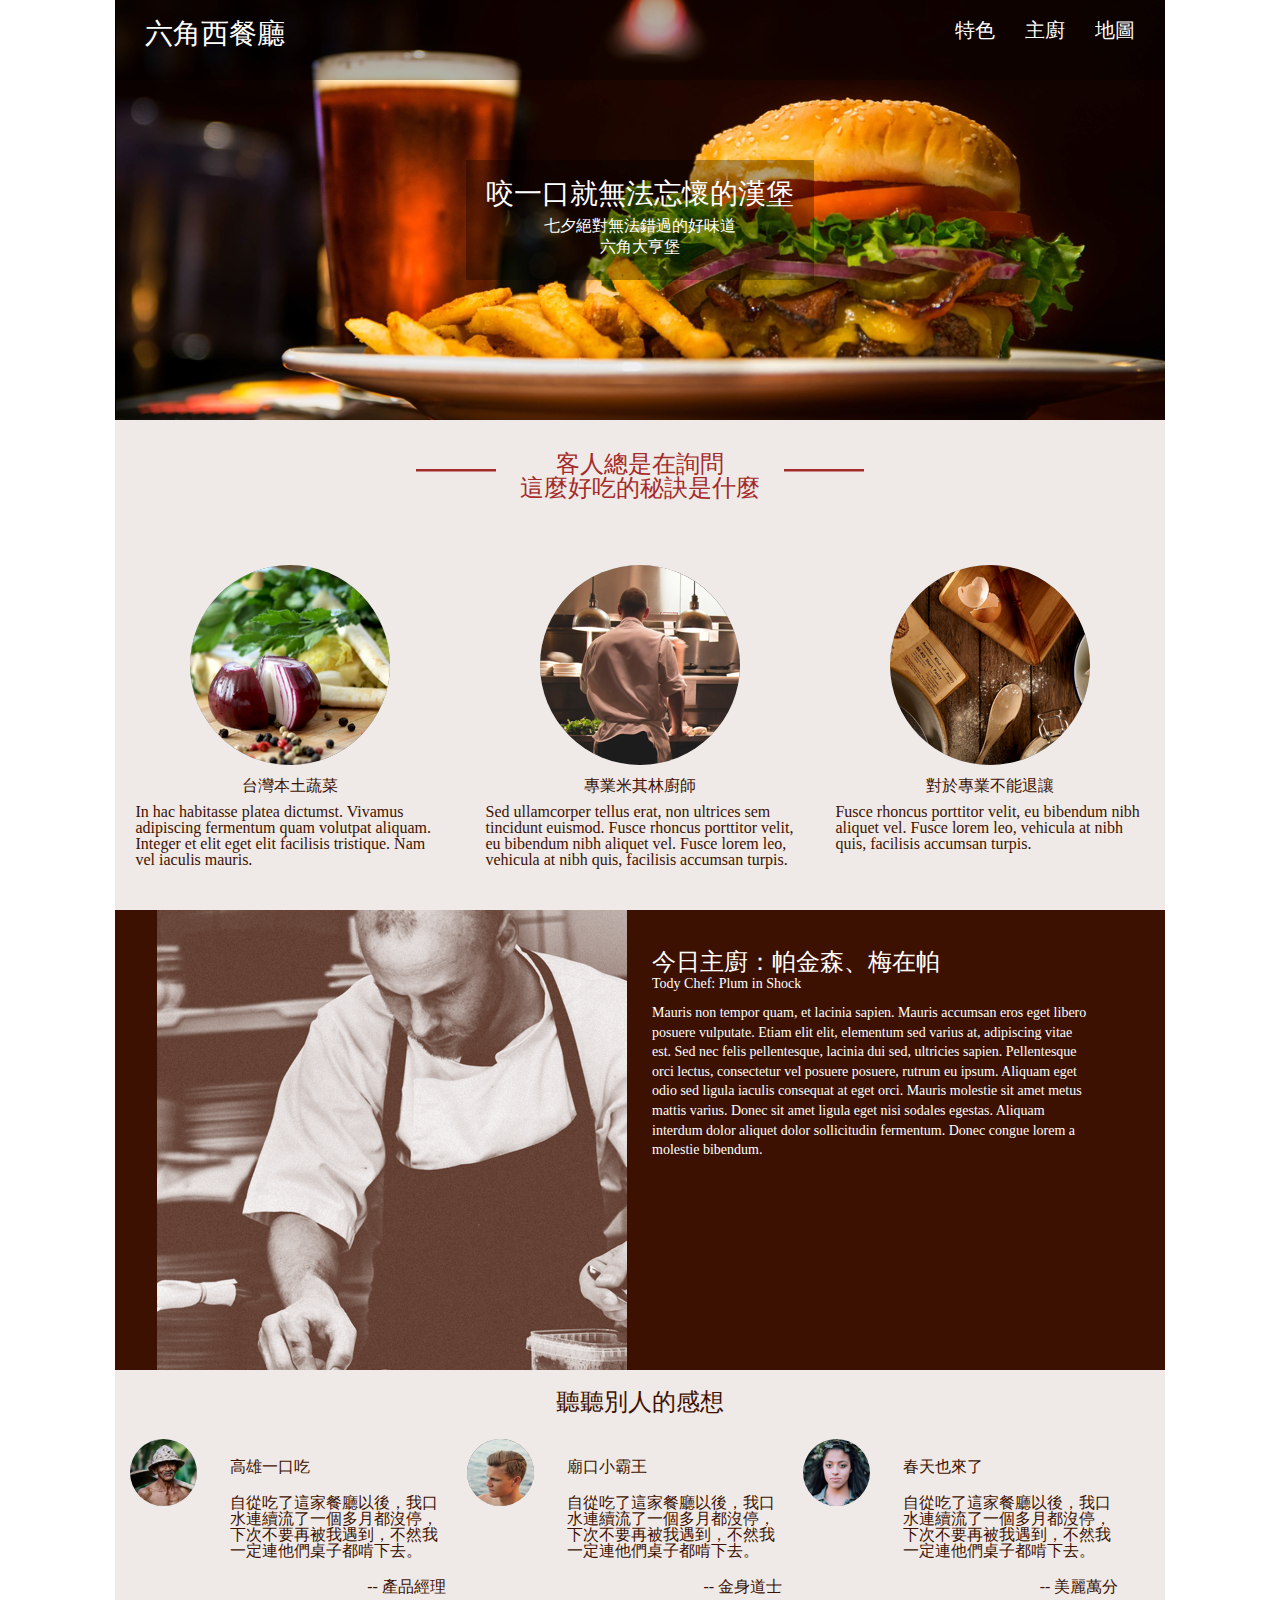
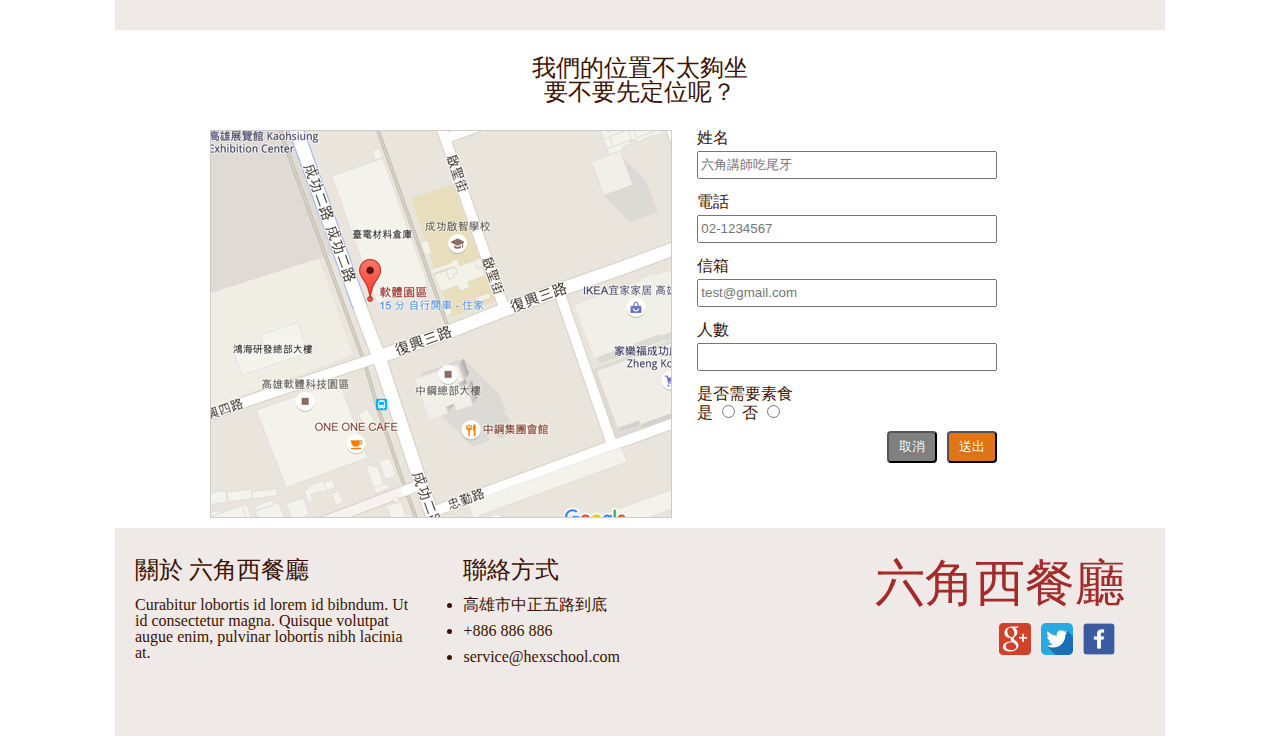
==== index.html @ 435d120a "new" ====
<!DOCTYPE html>
<html lang="en">
<head>
	<meta charset="UTF-8">
	<title>六角西餐廳</title>
    <meta name='description' content='網站描述文字' />
    <meta property="og:title" content="FB的標題" />
    <meta property="og:description" content="FB的描述">
    <meta property="og:type" content="website" />
    <meta property="og:url" content="FB上的網址" />
    <meta property="og:image" content="FB的圖片" />
    <link href="圖片路徑" rel="apple-touch-icon" />
    <meta http-equiv="X-UA-Compatible" content="IE=Edge" />
    <link rel="stylesheet" href="css/css.css">
    <link rel="stylesheet" href="https://use.fontawesome.com/releases/v5.6.1/css/all.css" integrity="sha384-gfdkjb5BdAXd+lj+gudLWI+BXq4IuLW5IT+brZEZsLFm++aCMlF1V92rMkPaX4PP" crossorigin="anonymous">

</head>
<body>
    <div class="wrap">
        <div class="header">
            <div class="header-top">
                <a href="index.html" class="header-logo">六角西餐廳</a>
            <ul class="header-menu">
                <li><a href="#">特色</a></li>
                <li><a href="#">主廚</a></li>
                <li><a href="#">地圖</a></li>
            </ul>
            <a href="#" class="showmenu">
<button class="hamburger-menu">
  <span class="icon-bar"></span>
  <span class="icon-bar"></span>
  <span class="icon-bar"></span>
</button>
            </a>
            <div class="clearfix"></div>
            <div class="header-box">
            <h1>咬一口就無法忘懷的漢堡</h1>
            <p>七夕絕對無法錯過的好味道</p>
            <p><i class="fas fa-utensils"></i> 六角大亨堡 <i class="fas fa-utensils"></i></p>
            </div>
             <div class="clearfix"></div>
            </div>
        </div>
<div class="content">
            <!--我承認這段我看不懂，是參考老師的-->
            <div class="title">
                <svg height="5" width="80">
            <line x1="0" x2="200" class="line"/>
                 </svg>
        <h2>
            客人總是在詢問
            <br>
            這麼好吃的秘訣是什麼
        </h2>
            <svg height="5" width="80">
        <line x1="0" x2="200" class="line"/>
     </svg>
</div>
<!--一直到這-->
<ul class="content-menu">
                <li><img src="img/feature_1.png" alt="">
                    <h3>台灣本土蔬菜</h3>
                    <p>In hac habitasse platea dictumst. Vivamus adipiscing fermentum quam volutpat aliquam. Integer et elit eget elit facilisis tristique. Nam vel iaculis mauris.</p>

                </li>
                <li><img src="img/feature_2.png" alt="">
                    <h3>專業米其林廚師</h3>
                    <p>Sed ullamcorper tellus erat, non ultrices sem tincidunt euismod. Fusce rhoncus porttitor velit, eu bibendum nibh aliquet vel. Fusce lorem leo, vehicula at nibh quis, facilisis accumsan turpis.</p>
                </li>
                <li><img src="img/feature_3.png" alt="">
                    <h3>對於專業不能退讓</h3>
                    <p>Fusce rhoncus porttitor velit, eu bibendum nibh aliquet vel. Fusce lorem leo, vehicula at nibh quis, facilisis accumsan turpis.</p>
                </li>
            </ul>
            <div class="clearfix"></div>
        </div>
            <div class="content-banner">
                <img src="img/main_chef_brown.png" alt="">
                <h4>今日主廚：帕金森、梅在帕</h4>
                <p class="content-banner-p">Tody Chef: Plum in Shock</p>
                <p class="content-banner-pp">Mauris non tempor quam, et lacinia sapien. Mauris accumsan eros eget libero posuere vulputate. Etiam elit elit, elementum sed varius at, adipiscing vitae est. Sed nec felis pellentesque, lacinia dui sed, ultricies sapien. Pellentesque orci lectus, consectetur vel posuere posuere, rutrum eu ipsum. Aliquam eget odio sed ligula iaculis consequat at eget orci. Mauris molestie sit amet metus mattis varius. Donec sit amet ligula eget nisi sodales egestas. Aliquam interdum dolor aliquet dolor sollicitudin fermentum. Donec congue lorem a molestie bibendum.</p>
                <div class="clearfix"></div>
            </div>
            <div class="content-thinkbox">
                <h5>聽聽別人的感想</h5>
                <ul class="content-thinkbox-menu">
                    <li>
                        <img src="img/avatar_1.png" alt="" class="content-thinkbox-menu-img">
                        <p class="content-thinkbox-menu-p">高雄一口吃</p>
                        <p>自從吃了這家餐廳以後，我口水連續流了一個多月都沒停，下次不要再被我遇到，不然我一定連他們桌子都啃下去。</p>
                        <p class="content-thinkbox-menu-pp"> -- 產品經理</p>
                    </li>
                    <li>
                        <img src="img/avatar_2.png" alt="" class="content-thinkbox-menu-img">
                        <p class="content-thinkbox-menu-p">廟口小霸王</p>
                        <p>自從吃了這家餐廳以後，我口水連續流了一個多月都沒停，下次不要再被我遇到，不然我一定連他們桌子都啃下去。</p>
                        <p class="content-thinkbox-menu-pp"> -- 金身道士</p>
                    </li>
                    <li>
                        <img src="img/avatar_3.png" alt="" class="content-thinkbox-menu-img">
                        <p class="content-thinkbox-menu-p">春天也來了</p>
                        <p>自從吃了這家餐廳以後，我口水連續流了一個多月都沒停，下次不要再被我遇到，不然我一定連他們桌子都啃下去。</p>
                        <p class="content-thinkbox-menu-pp"> -- 美麗萬分</p>
                    </li>
                </ul>
                <div class="clearfix"></div> 
            </div>
            <div class="content-footer">
                <h6>
                    我們的位置不太夠坐
                    <br>
                    要不要先定位呢？
                </h6>
                <img src="img/Map.png" alt="">
                <form action="" class="content-footer-form">
                    <label for="name">姓名</label>
                    <br>
                    <input type="text" id="name" placeholder="六角講師吃尾牙" class="content-footer-input">
                    <br>
                    <label for="tel">電話</label>
                    <br>
                    <input type="text" id="tel" placeholder="02-1234567" class="content-footer-input">
                    <br>
                    <label for="mail">信箱</label>
                    <br>
                    <input type="text" id="mail" placeholder="test@gmail.com" class="content-footer-input">
                    <br>
                    <label for="person">人數</label>
                    <br>
                    <input type="text" id="person" class="content-footer-input">
                    <br>
                    <label for="vg">是否需要素食</label>
                    <br>
                    是 <input  type="radio" name="vg" value="yes">
                    否 <input  type="radio" name="vg" value="no">
                    <br>
                    <button class="content-footer-button2">送出</button>
                    <button class="content-footer-button1">取消</button>
                </form>
                <div class="clearfix"></div>
            </div>
        <div class="footer">
    <div class="footer-about">
    <p class="footer-p">關於  六角西餐廳</p>
        <p>Curabitur lobortis id lorem id bibndum. Ut id consectetur magna. Quisque volutpat augue enim, pulvinar lobortis nibh lacinia at. </p>
</div>
<div class="footer-tel">
    <p class="footer-p">聯絡方式</p>
        <ul>
    <li>高雄市中正五路到底 </li>
    <li>+886 886 886</li>
    <li>service@hexschool.com</li>
        </ul>
</div>
<div class="footer-icon">
    <p>六角西餐廳</p>
                <ul>

                    <li><a href="#"><img src="img/google.png" alt=""></a></li>
                    <li><a href="#"><img src="img/twitter.png" alt=""></a></li>
                    <li><a href="#"><img src="img/fb.png" alt=""></a></li>
                </ul>
</div>
    <div class="clearfix"></div>
        </div>
    </div>
    <script src="js/jquery-3.3.1.min.js"></script>
    <script src="js/all.js"></script>
</body>
</html>
---- css/css.css ----
html, body, div, span, applet, object, iframe,
h1, h2, h3, h4, h5, h6, p, blockquote, pre,
a, abbr, acronym, address, big, cite, code,
del, dfn, em, img, ins, kbd, q, s, samp,
small, strike, strong, sub, sup, tt, var,
b, u, i, center,
dl, dt, dd, ol, ul, li,
fieldset, form, label, legend,
table, caption, tbody, tfoot, thead, tr, th, td,
article, aside, canvas, details, embed, 
figure, figcaption, footer, header, hgroup, 
menu, nav, output, ruby, section, summary,
time, mark, audio, video {
	margin: 0;
	padding: 0;
	border: 0;
	font-size: 100%;
	font: inherit;
	vertical-align: baseline;
}
/* HTML5 display-role reset for older browsers */
article, aside, details, figcaption, figure, 
footer, header, hgroup, menu, nav, section {
	display: block;
}
body {
	line-height: 1;
}
ol, ul {
	list-style: none;
}
blockquote, q {
	quotes: none;
}
blockquote:before, blockquote:after,
q:before, q:after {
	content: '';
	content: none;
}
table {
	border-collapse: collapse;
	border-spacing: 0;
}
*{
	box-sizing:border-box;
	-moz-box-sizing:border-box;
	-webkit-box-sizing:border-box;
}
*,*:before,*:after{
	box-sizing: border-box;
}
img{
	max-width: 100%;
	height: auto ;
}
body{
	font-family:標楷體;
	color:#000;
}
a{
	text-decoration: none;
}
.wrap{
	max-width: 1050px;
	margin: 0 auto;
}
.header-top{
background-color: rgba(0, 0, 0, 0.3);
height: 80px;
position: relative;

}

.header-menu{
	float:right;
	margin:20px 30px 0 0;
}
.header-menu li{
	float:left;
	padding-left: 30px;
}
.header-menu a{
	display: block;
	font-size: 20px;
	color: #ffff;
}
.header-logo{
float: left;
margin:20px 0 0 30px;
font-size: 28px;
color: #fff;
display: block;
}

.header a:hover{
	color: #00cc99;
	cursor: pointer;
}
.showmenu{
	display: none;
}
.hamburger-menu {
  background: none;
  border: none;
  display: inline-block;
}
.hamburger-menu .icon-bar {
  background-color: #ff4c4d;
  display: block;
  height: 4px;
  margin: 0 auto 4px;
  width: 30px;
}

.header{
	background-image: url(../img/header_desktop.png);
	height: 420px;
  	background-repeat: no-repeat;
  	 background-color: black;
 	background-position:center;
}
.header-box{
	position:absolute;
	background-color: rgba(0, 0, 0, 0.3);
	top: 50%;
	left: 50%;
	transform: translate(-50%, -50%);
	padding: 20px;
	text-align: center;
	margin-top: 180px;
}
.header-box h1{
font-size: 28px;
color: #fff;
margin-bottom: 10px;
}
.header-box p{
	font-size: 16px;
	color: #fff;
	margin-bottom: 5px;
}
.content{
	background:#efeae7;
	text-align: center;
}
@media(max-width: 767px){
	.header{
    background-image: url(../img/header_mobile.png);
  }
  .header-menu{
  /*隱藏選單收回*/
  max-height: 0px;
  overflow: hidden;
   /*隱藏選單彈出*/
  transition: max-height .5s;
  margin-top: 1px;
  /*絕對定位在網頁上*/
  position: absolute;
  z-index: 100;
  /*headertop80px 所以從80往下80+1=81*/
  top: 81px;
  /*為了選單滿版*/
  left: 0;
  right: 0;
  background: #0F222B;
    }
 .header-menu li{
    float: none;
    border-bottom: 1px dashed #69CA62;
  }
  .header-menu a{
    transition: all 0.1s;
    display: block;
    height: 30px;
  }
  .header-menu a:hover{
    color: #fff;
    cursor: pointer;
  }
  .showmenu{
    display: block;
    float: right;
    margin: 16px 16px 0 0;
  }
  /*jQ點擊後動態在 body 加上 class */
  .showmenu .header-menu{
    max-height: 100px;
  }
}
/*承認我不會，學老師的*/
.title {
  display: flex;
  align-items: center;
  justify-content: center;
  color: brown;
}
.title h2 {
  font-size: 24px;
  margin: 24px;
  margin-top: 3%;
}
.line {
  stroke: brown;
  stroke-width:5;
}
/*end*/
@media(max-width: 767px){
	.line{
		display: none;
	}

}
.content-menu{
	float: right;
	color: #3D1101;
}
.content-menu li{
	max-width:31.33333%;
	padding: 10px;
	float:left;
	margin:3% 1%;

}
.content-menu li img{
	border-radius:100%;
	margin-bottom: 10px;
}

.content-menu p{
	margin-top: 10px;
	text-align: left;
}
@media(max-width: 767px){
	.content-menu li{
		max-width:100%;
	}
	.content-menu p{
		padding:0 60px;
	}
}
.content-banner {
	background:#3D1101;
	color:#FFF;
	text-align: left;
}
.content-banner h4{
	padding-top:40px;
	font-size: 24px;
}
.content-banner img{
	background-size:cover;
	float:left;
	margin-left:42px;
	margin-right:25px;
	max-width:100%;
}

.content-banner-p{
	margin-bottom: 10px;
}

.content-banner p{
	font-size: 14px;
	margin-right: 77px;
	line-height: 1.4;
}
@media(max-width: 767px){
	.content-banner{
		text-align: center;
	}
	.content-banner img{
  	
	float: none;
	margin-left:0;
	margin-right:0;
	}
	.content-banner h4{
		padding-top:20px;	
	}

	.content-banner p{
	margin-right: 0;	
	}
	.content-banner-pp{
		padding: 0 40px 20px 40px;
	}

}
.content-thinkbox{
	background:#efeae7;
	color: #3D1101;
}
.content-thinkbox-menu{
	float: right;
	padding: 5px;
}
h5{
padding-top: 20px;
text-align: center;
font-size: 24px;
margin-bottom: 10px;
}
.content-thinkbox-menu-img{
	float: left;
	border-radius: 100%;
	margin-right: 10px;
}

.content-thinkbox-menu li{
	float: left;
	max-width: 30.3333%;
	margin: 1%;
}
.content-thinkbox-menu p{
	text-align:left;
   font-size:16px;
   margin-left: 100px;
   margin-bottom: 20px;
}
.content-thinkbox-menu-p{
	margin-top: 20px;
	margin-bottom: 20px;
}
.content-thinkbox-menu-pp{
	float: right;
}
@media(max-width: 767px){
	.content-thinkbox-menu li{
		max-width: 100%;
	}
}
h6{
color: #3D1101;
font-size: 24px;
text-align: center;
margin: 3% 0;
}
.content-footer{
	margin: 1% 9%;
}
.content-footer img{
	float: left;
}
.content-footer-form{
	color: #3D1101;
	float: left;
	margin-left: 3%;
}
.content-footer-input{
	width: 300px;
	height: 28px;
	margin: 5px 0 15px 0;
}
.content-footer-form button{
	margin-top: 10px;
	float: right;
}
.content-footer-form button:hover{
	cursor: pointer;
}
.content-footer-button1 {
            color: white;
            border-radius: 4px;
            text-shadow: 0 1px 1px rgba(0, 0, 0, 0.2);
            background: gray;
            padding: 5px 10px;
        }
.content-footer-button2 {
            color: white;
            border-radius: 4px;
            text-shadow: 0 1px 1px rgba(0, 0, 0, 0.2);
            background:rgb(223, 117, 20);
            padding: 5px 10px;
            margin-left: 10px;
        }
        @media(max-width: 767px){
        	.content-foote{
        		float: none;
        	}
        }
  .footer{
	color:#3D1101;
    background:#efeae7;
    padding:0px 0px 30px 0px;
}
.footer-about{
	float:left;
	padding:30px 20px 30px 20px;
	max-width: 30.333%;
}
.footer-about p{
	margin-bottom: 15px;
}
.footer-tel{
	float:left;
	padding:30px 0px 30px 30px;
	max-width: 30.333%;
}
.footer-tel p{
	margin-bottom: 15px;
}
.footer-tel ul{
	list-style:disc;
}
.footer-tel li{
	margin-bottom: 10px;
}
.footer-icon{
	float:right;
	padding:30px 0px 30px 30px;
	margin-right: 40px;
}
.footer-p{
	font-size: 24px;
}
.footer-icon p{
		margin-bottom: 15px;
		font-size: 50px;
		color: brown;
}
.footer-icon ul{
	float: right;
}
.footer-icon li{
	float: left;
	margin-right: 10px;
}
.footer-icon li{
	float:left;
}
@media(max-width: 767px){

	.footer,
	.footer-about,
	.footer-tel
	{
		float: left;
		text-align: left;
		max-width: 100%;
		margin: 15px;
	}
}
.clearfix{
	clear: both;
}
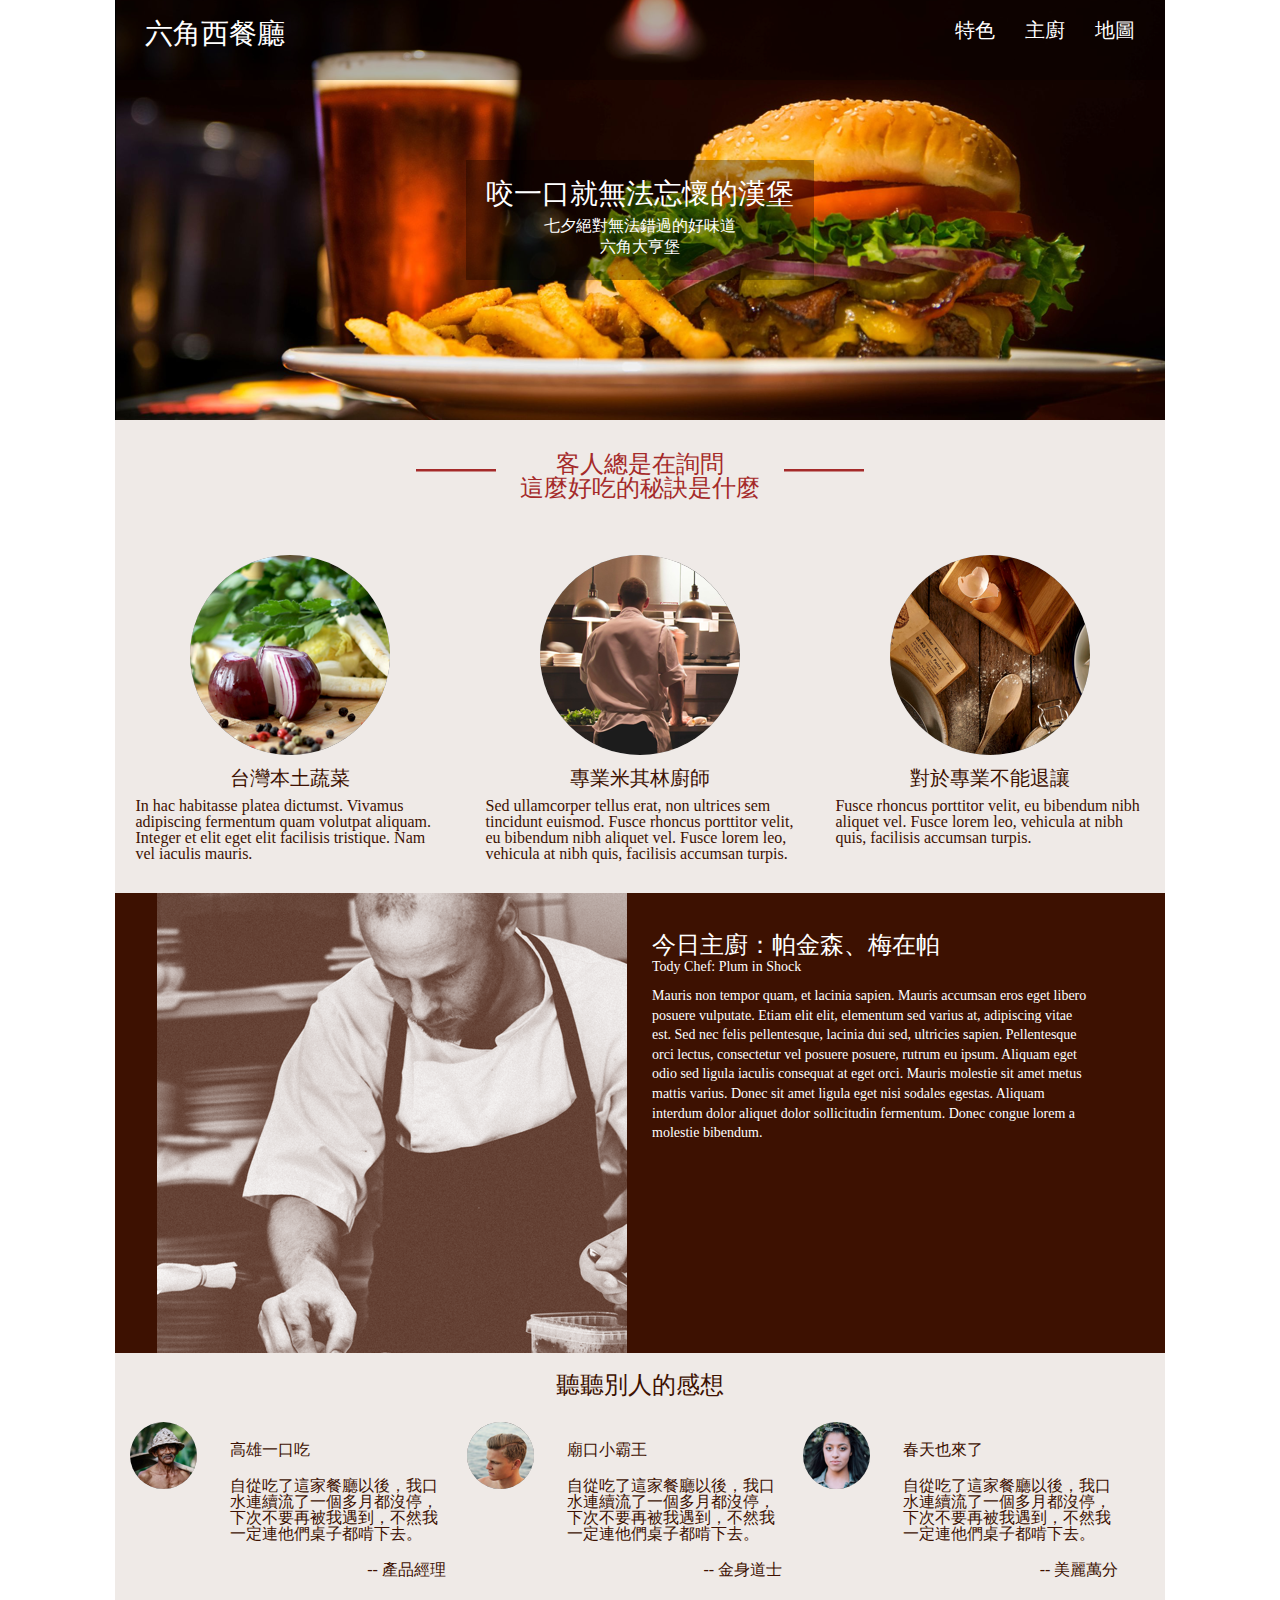
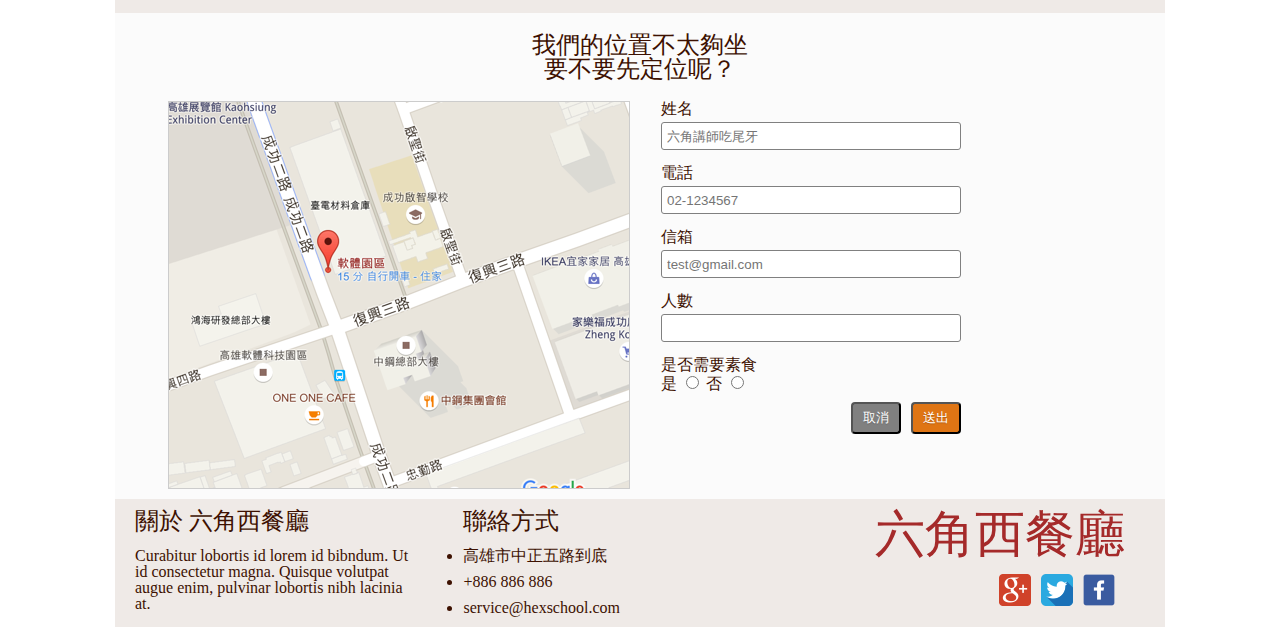
==== commit ffaf2f91: "NEW" ====
--- a/index.html
+++ b/index.html
@@ -12,6 +12,7 @@
     <link href="圖片路徑" rel="apple-touch-icon" />
     <meta http-equiv="X-UA-Compatible" content="IE=Edge" />
     <link rel="stylesheet" href="css/css.css">
+    <meta name="viewport" content="width=device-width, user-scalable=no, initial-scale=1.0, maximum-scale=1.0, minimum-scale=1.0">
     <link rel="stylesheet" href="https://use.fontawesome.com/releases/v5.6.1/css/all.css" integrity="sha384-gfdkjb5BdAXd+lj+gudLWI+BXq4IuLW5IT+brZEZsLFm++aCMlF1V92rMkPaX4PP" crossorigin="anonymous">
 
 </head>
@@ -105,13 +106,14 @@
                 </ul>
                 <div class="clearfix"></div> 
             </div>
+            
             <div class="content-footer">
                 <h6>
                     我們的位置不太夠坐
                     <br>
                     要不要先定位呢？
                 </h6>
-                <img src="img/Map.png" alt="">
+                <div><img src="img/Map.png" alt=""></div>
                 <form action="" class="content-footer-form">
                     <label for="name">姓名</label>
                     <br>
--- a/css/css.css
+++ b/css/css.css
@@ -143,7 +143,7 @@
 	background:#efeae7;
 	text-align: center;
 }
-@media(max-width: 767px){
+@media(max-width: 768px){
 	.header{
     background-image: url(../img/header_mobile.png);
   }
@@ -160,9 +160,9 @@
   /*headertop80px 所以從80往下80+1=81*/
   top: 81px;
   /*為了選單滿版*/
-  left: 0;
-  right: 0;
-  background: #0F222B;
+  width: 100%;
+  background: #FF6F61;
+  text-align: center;
     }
  .header-menu li{
     float: none;
@@ -180,7 +180,13 @@
   .showmenu{
     display: block;
     float: right;
-    margin: 16px 16px 0 0;
+    
+  }
+  .hamburger-menu{
+  	padding: 26px 26px 0 0;
+  }
+  .header-logo{
+  	padding:0 0 0 26px;
   }
   /*jQ點擊後動態在 body 加上 class */
   .showmenu .header-menu{
@@ -204,21 +210,27 @@
   stroke-width:5;
 }
 /*end*/
-@media(max-width: 767px){
+@media(max-width: 768px){
 	.line{
 		display: none;
+	}
+	.title h2 {
+		margin:12px;
 	}
 
 }
 .content-menu{
 	float: right;
 	color: #3D1101;
+}
+h3{
+	font-size: 20px;
 }
 .content-menu li{
 	max-width:31.33333%;
 	padding: 10px;
 	float:left;
-	margin:3% 1%;
+	margin:2% 1%;
 
 }
 .content-menu li img{
@@ -230,12 +242,15 @@
 	margin-top: 10px;
 	text-align: left;
 }
-@media(max-width: 767px){
+@media(max-width: 768px){
+	.content-menu{
+		float: none;
+	}
 	.content-menu li{
-		max-width:100%;
+		min-width:100%;
 	}
 	.content-menu p{
-		padding:0 60px;
+		padding:0 10%;
 	}
 }
 .content-banner {
@@ -261,16 +276,16 @@
 
 .content-banner p{
 	font-size: 14px;
-	margin-right: 77px;
+	padding-right: 77px;
 	line-height: 1.4;
 }
-@media(max-width: 767px){
+@media(max-width: 768px){
 	.content-banner{
 		text-align: center;
 	}
-	.content-banner img{
-  	
+	.content-banner img{  	
 	float: none;
+	min-width: 100%;
 	margin-left:0;
 	margin-right:0;
 	}
@@ -279,10 +294,12 @@
 	}
 
 	.content-banner p{
-	margin-right: 0;	
+	padding-right: 0;	
 	}
 	.content-banner-pp{
-		padding: 0 40px 20px 40px;
+		margin: 0 15%;
+		padding: 2% 0;
+		text-align: left;
 	}
 
 }
@@ -324,32 +341,58 @@
 .content-thinkbox-menu-pp{
 	float: right;
 }
-@media(max-width: 767px){
+@media(max-width: 768px){
 	.content-thinkbox-menu li{
 		max-width: 100%;
 	}
+}
+
+.content-footer{
+	background: rgba(250,250,250,0.70);
 }
 h6{
 color: #3D1101;
 font-size: 24px;
 text-align: center;
-margin: 3% 0;
-}
-.content-footer{
-	margin: 1% 9%;
+padding: 20px 0;
 }
 .content-footer img{
 	float: left;
+	margin-bottom: 10px;
+	padding-left: 5%;
+}
+@media(max-width: 768px){
+	.content-footer img{
+		float: none;
+     min-width: 100%;
+     padding-left: 0%;
+	}
 }
 .content-footer-form{
 	color: #3D1101;
 	float: left;
 	margin-left: 3%;
+}
+@media(max-width: 768px){
+	.content-footer-form{
+		float: none;
+		margin-left: 0%;
+		padding: 2% 10%;
+	}
 }
 .content-footer-input{
 	width: 300px;
 	height: 28px;
+	padding: 5px;
 	margin: 5px 0 15px 0;
+	border: .5px solid gray;
+	border-radius: 3px;
+}
+@media(max-width: 768px){
+	.content-footer-input{
+		min-width: 100%;
+
+	}
 }
 .content-footer-form button{
 	margin-top: 10px;
@@ -373,19 +416,18 @@
             padding: 5px 10px;
             margin-left: 10px;
         }
-        @media(max-width: 767px){
-        	.content-foote{
-        		float: none;
+        @media(max-width: 768px){
+        	.content-footer-form button{
+        		margin-bottom: 2%;
         	}
         }
-  .footer{
+ .footer{
 	color:#3D1101;
     background:#efeae7;
-    padding:0px 0px 30px 0px;
 }
 .footer-about{
 	float:left;
-	padding:30px 20px 30px 20px;
+	padding:10px 20px 0 20px;
 	max-width: 30.333%;
 }
 .footer-about p{
@@ -393,7 +435,7 @@
 }
 .footer-tel{
 	float:left;
-	padding:30px 0px 30px 30px;
+	padding:10px 0px 0 30px;
 	max-width: 30.333%;
 }
 .footer-tel p{
@@ -405,9 +447,22 @@
 .footer-tel li{
 	margin-bottom: 10px;
 }
+@media(max-width: 768px){
+	.footer-about{
+		float: none;
+		max-width: 100%;
+		padding: 5% 10%;
+	}
+	.footer-tel{
+		float: none;
+		min-width: 100%;
+		padding: 5% 10%;
+	}
+}
 .footer-icon{
+	max-width: 33.3333%;
 	float:right;
-	padding:30px 0px 30px 30px;
+	padding:10px 0px 0 30px;
 	margin-right: 40px;
 }
 .footer-p{
@@ -424,22 +479,103 @@
 .footer-icon li{
 	float: left;
 	margin-right: 10px;
-}
-.footer-icon li{
 	float:left;
-}
-@media(max-width: 767px){
-
-	.footer,
-	.footer-about,
-	.footer-tel
-	{
-		float: left;
-		text-align: left;
+	margin-bottom: 10px;
+}
+@media(max-width: 768px){
+	.footer-icon{
+		margin: 0 2% 2% 0;
+		padding:0;
 		max-width: 100%;
-		margin: 15px;
-	}
-}
+	}
+
+}
+/*cart*/
+.content-cart{
+	    background:#efeae7;
+}
+.content-cartonline{
+
+    padding: 30px 20px 0 30px;
+    max-width: 25%;
+    float: left;
+}
+.content-cartonline p{
+	color: #3D1101;
+	font-size: 20px;
+	margin-bottom: 10px;
+}
+.content-cartonlineul li{
+	border-bottom: 1px solid brown ; 
+	padding: 5px 20px;
+
+}
+
+.content-cartonlineul a{
+ 	color: #3D1101;
+ 	display: block;
+}
+.content-cartonlineli2 a{
+		color: #fff;
+		display: block;
+}
+.content-cartonlineli2{
+	background:#3D1101;
+	border: none;
+}
+.content-cartchoose {
+	float: left;
+	min-width: 75%;
+	padding-left: 2%;
+	padding-top: 25px;
+
+}
+.cartsearch{
+	float: left;
+	margin-bottom: 10px;
+}
+.cartsearch li{
+	float: left;
+}
+.search-box{
+	padding-left: 3%;
+	width: 350px;
+	position: relative;
+}
+.search-box input{
+	width: 100%;
+	height: 32px;
+	border: 2px solid #3D1101;
+	background: rgb(239 233 231);
+}
+.search-box a {
+	position: absolute;
+	right: 0;
+	top: 0;
+	width: 36px;
+	height: 32px;
+	background-color: rgb(61 17 1);
+	text-align: center;
+	line-height: 32px;
+	color: #fff;
+	display: block;
+}
+.checkout{
+	margin-left:200px;
+}
+.ch-text{
+	font-size: 28px;
+	color: #3D1101;
+	border-right: 2px solid #3D1101;
+	padding: 0 10px 0 0;
+}
+.ch-img{
+	font-size: 150%;
+	padding: 0 0 0 10px;
+	color: #3D1101;
+
+}
+
 .clearfix{
 	clear: both;
 }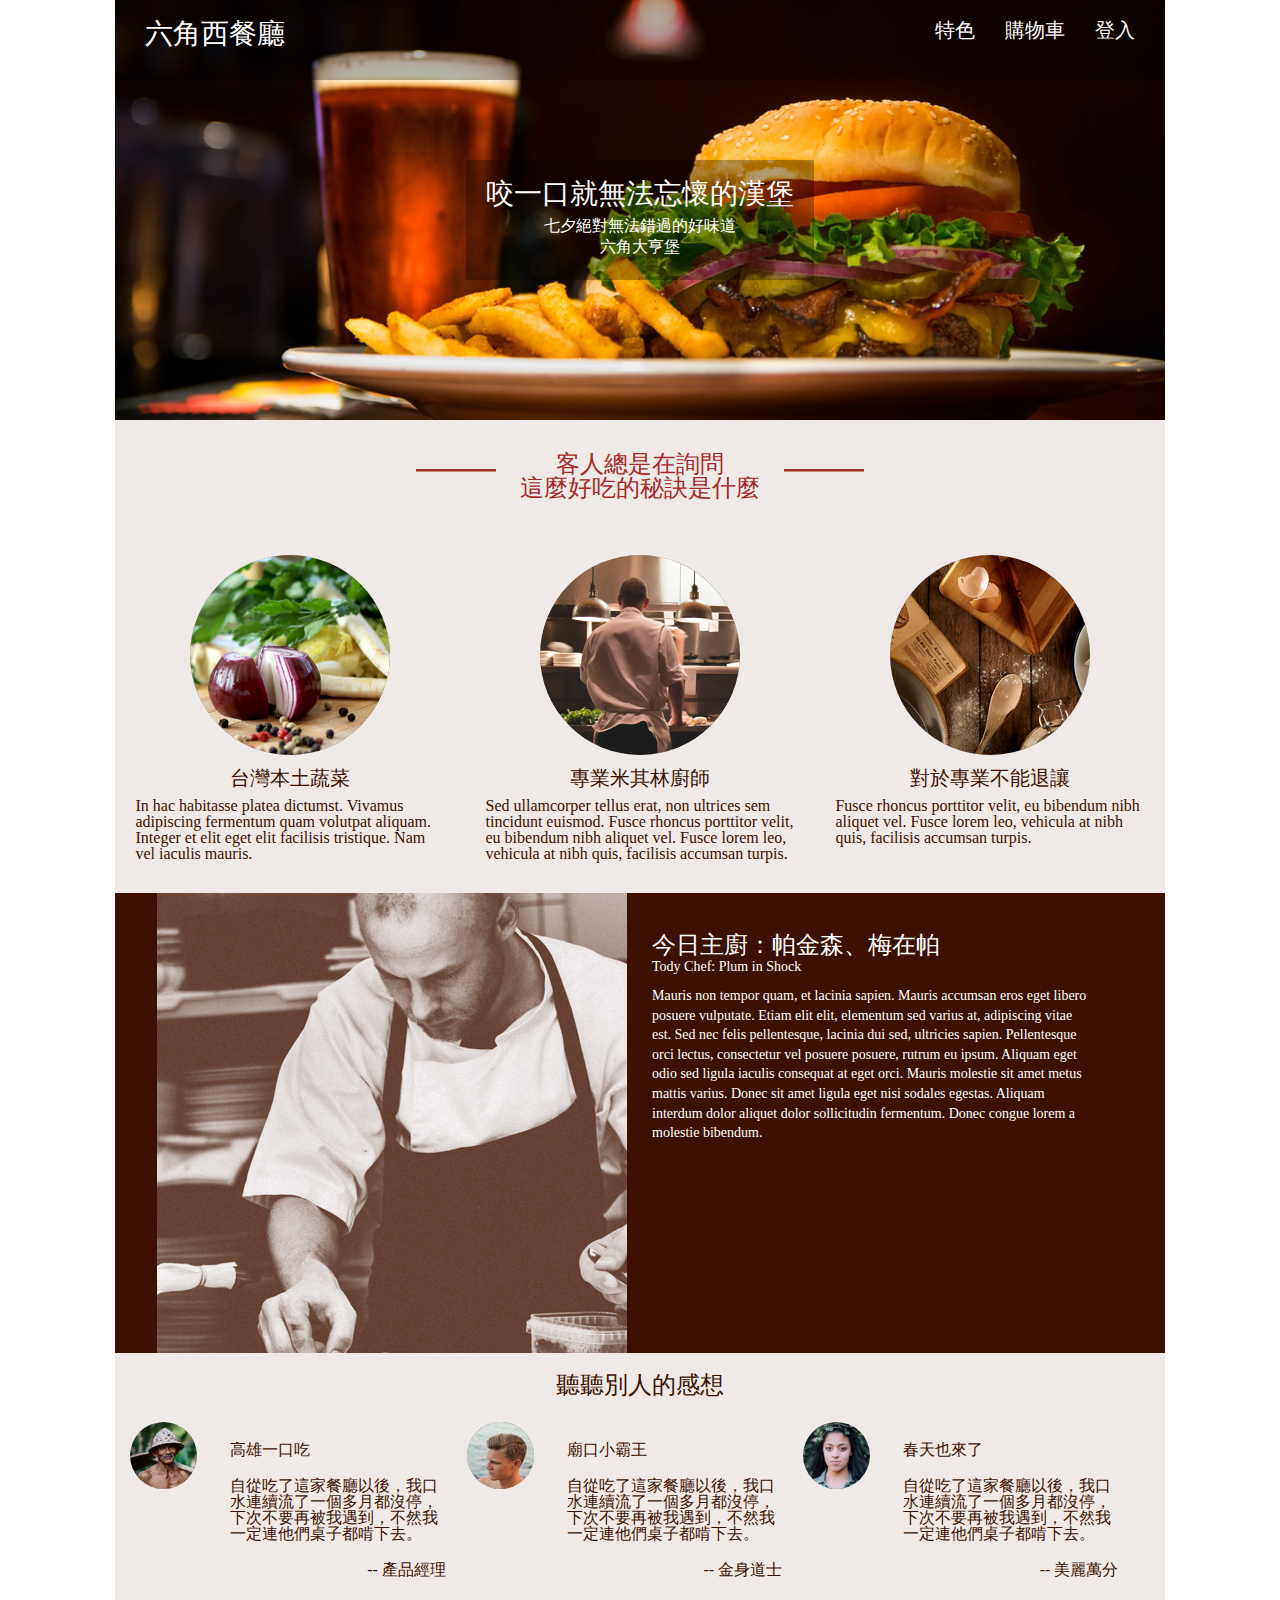
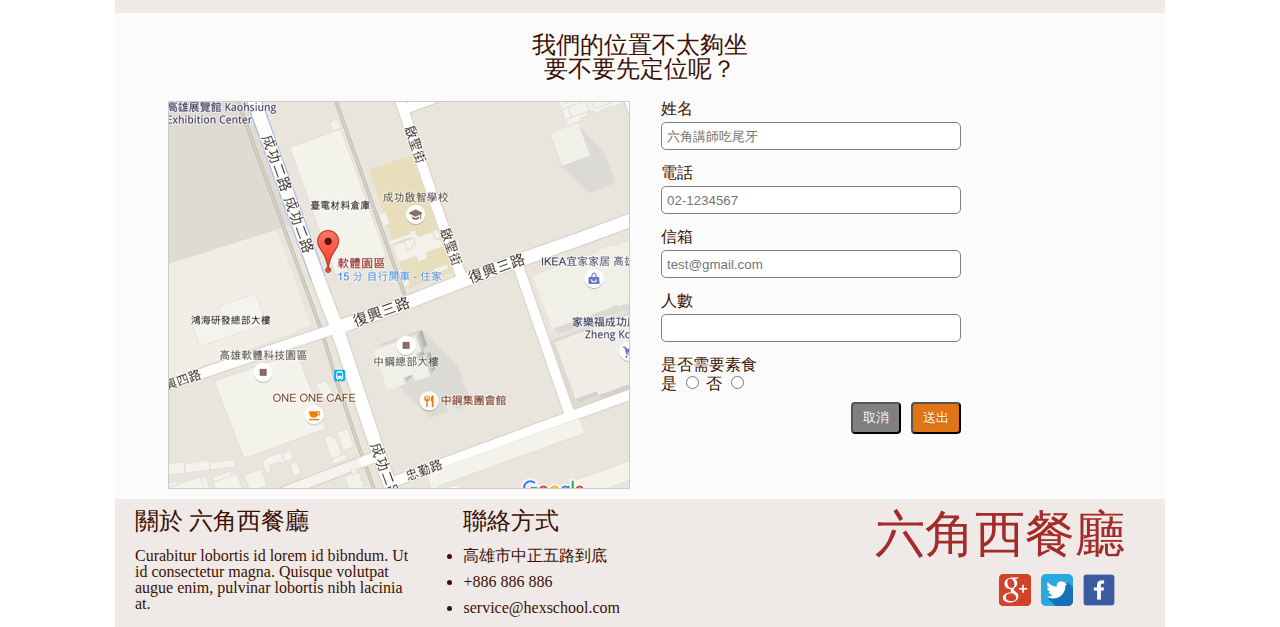
==== commit 73becebd: "new" ====
--- a/index.html
+++ b/index.html
@@ -22,9 +22,9 @@
             <div class="header-top">
                 <a href="index.html" class="header-logo">六角西餐廳</a>
             <ul class="header-menu">
-                <li><a href="#">特色</a></li>
-                <li><a href="#">主廚</a></li>
-                <li><a href="#">地圖</a></li>
+                <li><a href="index.html">特色</a></li>
+                <li><a href="cart.html">購物車</a></li>
+                <li><a href="login.html">登入</a></li>
             </ul>
             <a href="#" class="showmenu">
 <button class="hamburger-menu">
--- a/css/css.css
+++ b/css/css.css
@@ -152,7 +152,7 @@
   max-height: 0px;
   overflow: hidden;
    /*隱藏選單彈出*/
-  transition: max-height .5s;
+  transition: max-height 1s;
   margin-top: 1px;
   /*絕對定位在網頁上*/
   position: absolute;
@@ -162,11 +162,12 @@
   /*為了選單滿版*/
   width: 100%;
   background: #FF6F61;
-  text-align: center;
     }
  .header-menu li{
     float: none;
     border-bottom: 1px dashed #69CA62;
+      text-align: center;
+      line-height: 30px;
   }
   .header-menu a{
     transition: all 0.1s;
@@ -190,7 +191,12 @@
   }
   /*jQ點擊後動態在 body 加上 class */
   .showmenu .header-menu{
-    max-height: 100px;
+    max-height: 500px;
+  }
+  .header-menu li:hover{
+  	cursor: pointer;
+  	background: #03A89E;
+  	color: #fff;
   }
 }
 /*承認我不會，學老師的*/
@@ -385,8 +391,8 @@
 	height: 28px;
 	padding: 5px;
 	margin: 5px 0 15px 0;
-	border: .5px solid gray;
-	border-radius: 3px;
+	border: .8px solid gray;
+	border-radius: 5px;
 }
 @media(max-width: 768px){
 	.content-footer-input{
@@ -500,6 +506,13 @@
     max-width: 25%;
     float: left;
 }
+@media(max-width: 768px){
+	.content-cartonline{
+		min-width: 100%;
+		max-width: 0;
+		float: none;
+	}
+}
 .content-cartonline p{
 	color: #3D1101;
 	font-size: 20px;
@@ -525,20 +538,22 @@
 }
 .content-cartchoose {
 	float: left;
-	min-width: 75%;
-	padding-left: 2%;
+	max-width: 75%;
+	padding-left: 1%;
 	padding-top: 25px;
 
 }
-.cartsearch{
+@media(max-width: 768px){
+	.content-cartchoose {
+		float: none;
+		min-width: 90%;
+	}
+}
+.cartsearch li{
 	float: left;
 	margin-bottom: 10px;
 }
-.cartsearch li{
-	float: left;
-}
 .search-box{
-	padding-left: 3%;
 	width: 350px;
 	position: relative;
 }
@@ -561,7 +576,7 @@
 	display: block;
 }
 .checkout{
-	margin-left:200px;
+	margin-left:250px;
 }
 .ch-text{
 	font-size: 28px;
@@ -576,6 +591,305 @@
 
 }
 
+@media(max-width: 768px){
+		.cartsearch li{
+			float: none;
+			min-width: 100%;
+		}
+	.search-box{
+		margin: 1% 5%;
+		width: 0;
+	}
+	.checkout{
+	margin-left: 85%;
+	}
+}
+@media(max-width: 767px){
+.checkout{
+	margin-left: 65%;
+	}
+}
+@media(max-width: 767px){
+.checkout{
+	margin-left: 60%;
+	}
+}
+.cartmenu{
+	max-width: 75%;
+	float: left;
+}
+@media(max-width: 768px){
+	.cartmenu{
+	min-width: 100%;
+	float: none;
+	padding: 2% 5%;
+	}
+}
+.cartmenu ul{
+	float: right;
+}
+.cartlitop{
+	float: left;
+	max-width: 31.33333%;
+	position: relative;
+	margin:1% 1%;
+	text-align: center;
+	border-radius: 1%;
+	box-shadow: 1px 1px 1px 1px rgba(0, 0, 0, 0.2);
+}
+
+.cartlove{
+	position: absolute;
+	top: 8px;
+	left: 8px;
+	color: #fff;
+	font-size: 120%;
+
+}
+.favoritelove{
+	color: red;
+}
+.carttittle{
+	margin-bottom: 5px;
+	color: #3D1101;
+	font-size: 26px;
+}
+.carttittlep{
+	color: #3D1101;
+	font-size: 16px;
+}
+.carttittlep::after {
+	content: "";
+	margin: 10px auto 20px auto;
+	border-top: 1px solid rgb(61 17 1);
+	display: block;
+	width: 50%;
+	margin-bottom: 20px;
+}
+.cartprice{
+	color: #3D1101;
+	font-size: 16px;
+}
+.cartbutton{
+	margin-top: 10px;
+	padding: 5px 40px;
+	color: #FF5E45;
+    border-radius: 5%;
+    box-shadow: 0 1px 1px rgba(0, 0, 0, 0.2);
+    background: #fff;
+    margin-bottom: 10px;
+    text-align:center;
+
+}
+.cartbutton:hover{
+	cursor: pointer;
+	background: rgb(202, 60, 60);
+	color: #fff;
+}
+/*這段看不懂，照抄別打我*/
+.ribbon-wrapper-green {
+  width: 85px;
+  height: 88px;
+  overflow: hidden;
+  position: absolute;
+  top: -3px;
+  right: -3px;
+}
+
+.ribbon-green {
+  font: bold 15px Sans-Serif;
+  color: #333;
+  text-align: center;
+  text-shadow: rgba(255,255,255,0.5) 0px 1px 0px;
+  -webkit-transform: rotate(45deg);
+  -moz-transform:    rotate(45deg);
+  -ms-transform:     rotate(45deg);
+  -o-transform:      rotate(45deg);
+  position: relative;
+  padding: 7px 0;
+  left: -5px;
+  top: 15px;
+  width: 120px;
+  background-color: #BFDC7A;
+  background-image: -webkit-gradient(linear, left top, left bottom, from(#BFDC7A), to(#8EBF45)); 
+  background-image: -webkit-linear-gradient(top, #BFDC7A, #8EBF45); 
+  background-image:    -moz-linear-gradient(top, #BFDC7A, #8EBF45); 
+  background-image:     -ms-linear-gradient(top, #BFDC7A, #8EBF45); 
+  background-image:      -o-linear-gradient(top, #BFDC7A, #8EBF45); 
+  color: #6a6340;
+  -webkit-box-shadow: 0px 0px 3px rgba(0,0,0,0.3);
+  -moz-box-shadow:    0px 0px 3px rgba(0,0,0,0.3);
+  box-shadow:         0px 0px 3px rgba(0,0,0,0.3);
+}
+
+.ribbon-green:before, .ribbon-green:after {
+  content: "";
+  border-top:   3px solid #6e8900;   
+  border-left:  3px solid transparent;
+  border-right: 3px solid transparent;
+  position:absolute;
+  bottom: -3px;
+}
+
+.ribbon-green:before {
+  left: 0;
+}
+.ribbon-green:after {
+  right: 0;
+}
+/*看不懂結束*/
+@media(max-width: 768px){
+
+	.cartmenu ul{
+		min-width: 100%;
+	}
+	.cartlitop{
+		min-width: 100%;
+		float: none;
+		padding: 1%;
+	}
+	.cartlitop img{
+		min-width: 100%;
+	}
+	.cartlove{
+	top: 15px;
+	left: 15px;
+	}
+}
+/*login*/
+.contentlogin{
+	background: #efeae7;
+}
+.contentloginp{
+	font-family: NotoSansCJKtc-Black;
+font-size: 48px;
+color: #3D1101;
+	text-align: center;
+	padding-top: 10px;
+}
+.contentloginpp{
+	font-family: NotoSansCJKtc-Medium;
+	font-size: 20px;
+	color: #3D1101;
+	margin-top: 5px;
+	padding-bottom: 20px;
+	text-align: center;
+}
+.contentloginbox{
+	border-top: 2px solid #FF5E45;
+	border-bottom: 1px solid gray;
+	border-radius: 1px;
+	max-width: 620px;
+	margin: 0 auto;
+	box-shadow: 3px 1px 3px  gray;
+	padding-bottom: 30px;
+
+}
+@media(max-width: 768px){
+	.contentloginbox{
+		min-width: 100%;
+	}
+}
+.contentloginboxp{
+	color: #3D1101;
+	font-size: 18px;
+	margin-top: 10px;
+	padding-bottom: 20px;
+	text-align: center;
+}
+
+.contentloginboxpp{
+	max-width: 250px;
+	padding: 0 30px;
+	font-family: MicrosoftJhengHeiRegular;
+	font-size: 18px;
+	color: #3D1101;
+	line-height: 1.1;
+	float: left;
+
+}
+@media(max-width: 768px){
+	.contentloginboxp,
+	.contentloginboxpp
+	{
+		display: none;
+	}
+	.contentloginform{
+		min-width: 100%;
+	}
+}
+.pure-form{
+	padding-left: 30px;
+	float: left;
+}
+
+.pure-form label{
+	font-family: MicrosoftJhengHeiRegular;
+font-size: 16px;
+color: #3D1101;
+}
+.pure-form input{
+	border-radius: 1px;
+	background: #fff;
+	margin: 10px 5px;
+	padding: 10px 20px;
+}
+@media(max-width:768px){
+	.pure-form{
+	margin-left: 25%;
+	}
+	.pure-form input{
+		min-width: 150%;
+		margin-top: 5%;
+	}
+}
+@media(max-width: 500px){
+		.pure-form{
+	margin-left: 8%;
+	}
+	.pure-form input{
+		min-width: 100%;
+		margin-top: 5%;
+	}
+}
+@media(max-width: 360px){
+		.pure-form{
+	margin-left: 5%;
+	}
+	.pure-form input{
+		min-width: 100%;
+		margin-top: 5%;
+	}
+	@media(max-width: 320px){
+		.pure-form{
+	margin-left: 3%;
+	}
+	.pure-form input{
+		min-width: 100%;
+		margin-top: 5%;
+	}
+}
+}.contentloginforma{
+	font-family: MicrosoftJhengHeiRegular;
+font-size: 14px;
+color: #FF5E45;
+padding-bottom: 30px;
+}
+.pure-button-primary{
+	float: right;
+	font-family: PingFangTC-Regular;
+	font-size: 14px;
+	color: #FFFFFF;
+	padding: 5px 15px;
+	background: #F56C23;
+}
+@media(max-width: 768px){
+	.pure-button-primary{
+		float: none;
+		margin-left: 55%;
+	}
+
+}
 .clearfix{
 	clear: both;
 }